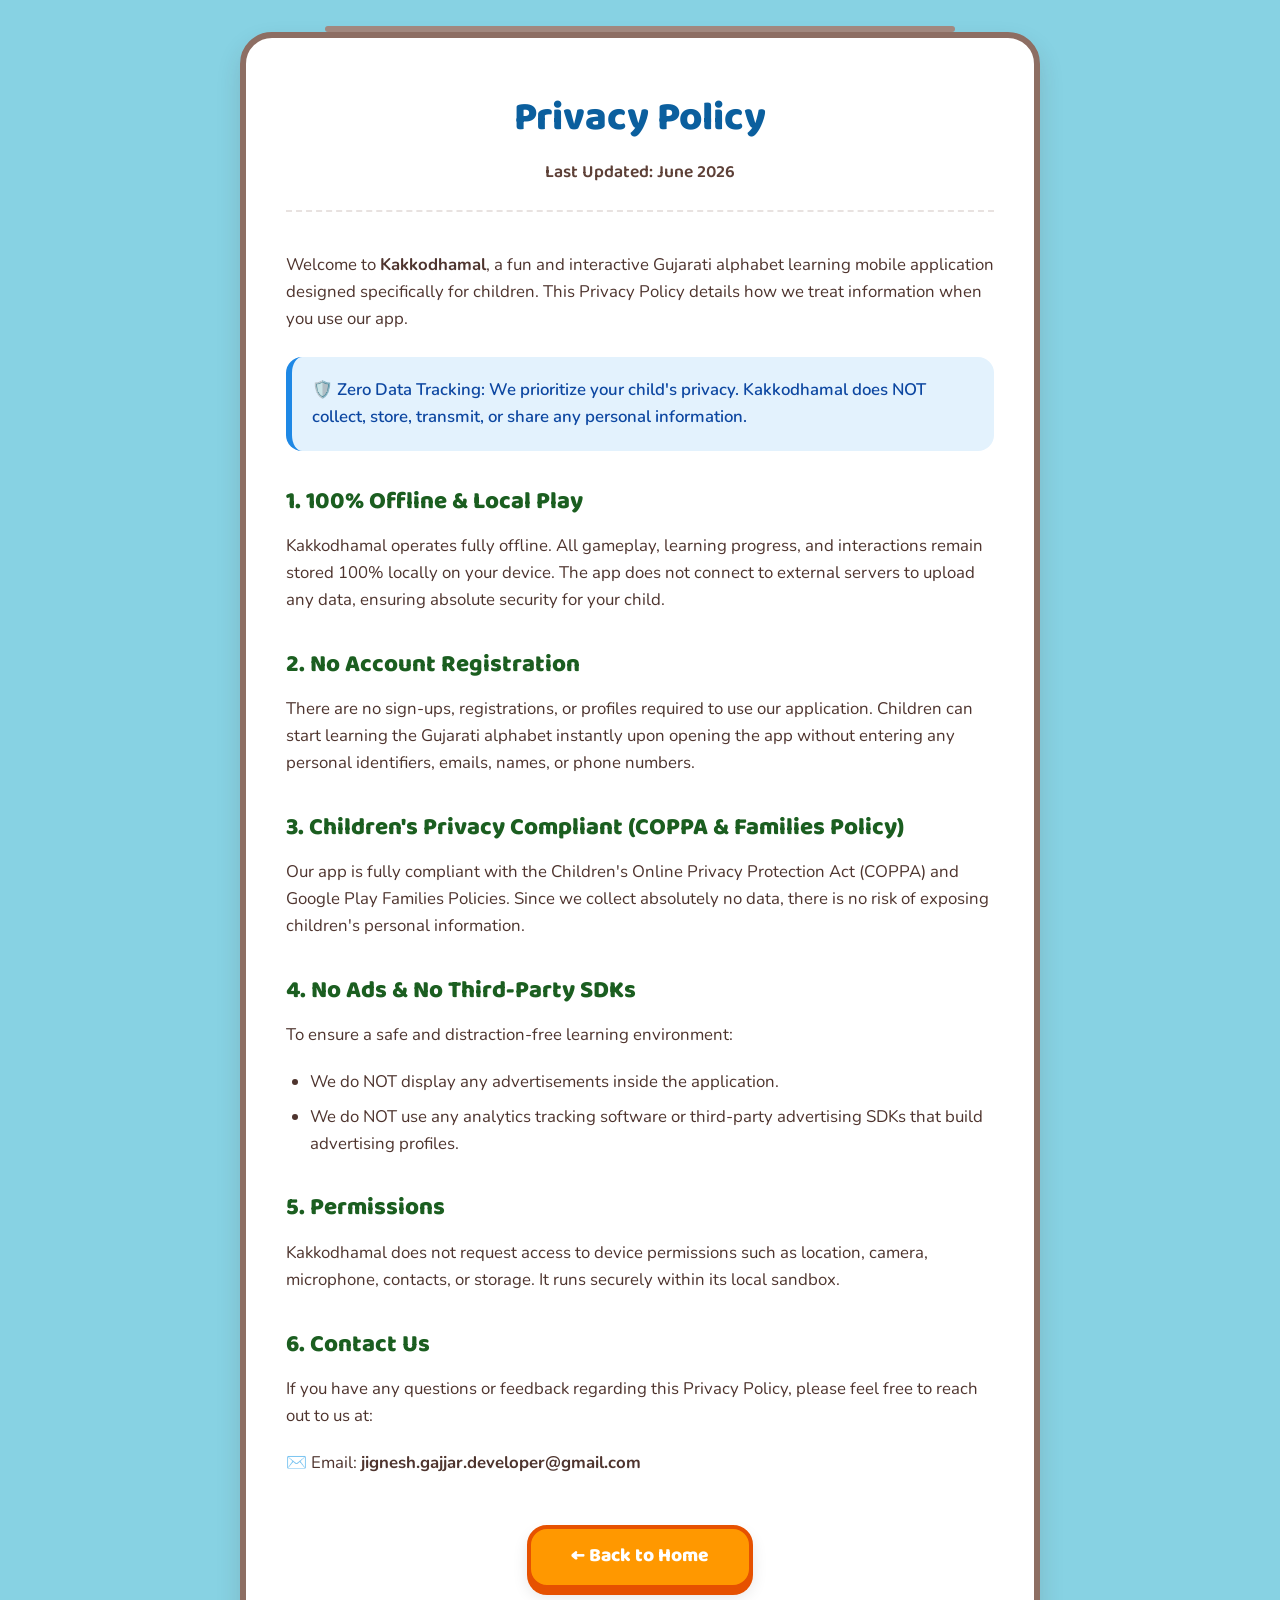
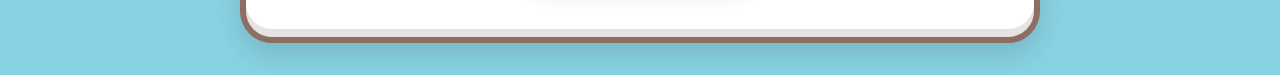
==== privacy.html @ 26976849 "Add files via upload" ====
<!DOCTYPE html>
<html lang="gu">
<head>
  <meta charset="UTF-8">
  <meta name="viewport" content="width=device-width, initial-scale=1.0">
  <title>Privacy Policy - Kakkodhamal</title>
  <link rel="preconnect" href="https://fonts.googleapis.com">
  <link rel="preconnect" href="https://fonts.gstatic.com" crossorigin>
  <link href="https://fonts.googleapis.com/css2?family=Baloo+Bhai+2:wght@600;800&family=Baloo+2:wght@600;800&family=Nunito:wght@600;800&display=swap" rel="stylesheet">
  <style>
    /* Reset & Base Styles */
    * {
      box-sizing: border-box;
      margin: 0;
      padding: 0;
    }

    body {
      background-color: #87d2e3; /* Match sky blue background */
      font-family: 'Nunito', 'Segoe UI', sans-serif;
      color: #3e2723; /* Dark brown clay text */
      line-height: 1.6;
      padding: 2rem 1rem;
      min-height: 100vh;
      display: flex;
      flex-direction: column;
      align-items: center;
      justify-content: center;
    }

    /* Premium Clay Styled Card Container */
    .privacy-card {
      background-color: #ffffff;
      border: 6px solid #8d6e63; /* Brown border */
      border-radius: 32px;
      box-shadow: 0 12px 24px rgba(62, 39, 35, 0.15), inset 0 -8px 0px rgba(141, 110, 99, 0.2);
      max-width: 800px;
      width: 100%;
      padding: 3rem 2.5rem;
      position: relative;
    }

    /* Decorative clay ears / borders */
    .privacy-card::before {
      content: "";
      position: absolute;
      top: -12px;
      left: 10%;
      right: 10%;
      height: 6px;
      background: #a1887f;
      border-radius: 3px;
    }

    h1 {
      font-family: 'Baloo 2', sans-serif;
      font-weight: 800;
      font-size: 2.5rem;
      color: #0b5f9e; /* Blue theme color */
      text-shadow: 0 2px 0px rgba(255, 255, 255, 0.8);
      margin-bottom: 0.5rem;
      text-align: center;
    }

    .subtitle {
      font-family: 'Baloo 2', sans-serif;
      font-weight: 600;
      font-size: 1.1rem;
      color: #5d4037;
      text-align: center;
      margin-bottom: 2.5rem;
      border-bottom: 2px dashed rgba(141, 110, 99, 0.2);
      padding-bottom: 1.5rem;
    }

    h2 {
      font-family: 'Baloo 2', sans-serif;
      font-weight: 800;
      font-size: 1.5rem;
      color: #1b5e20; /* Green clay color */
      margin-top: 2rem;
      margin-bottom: 0.75rem;
      display: flex;
      align-items: center;
      gap: 0.5rem;
    }

    p {
      font-size: 1.05rem;
      color: #4e342e;
      margin-bottom: 1.25rem;
    }

    ul {
      margin-left: 1.5rem;
      margin-bottom: 1.5rem;
    }

    li {
      font-size: 1.05rem;
      color: #4e342e;
      margin-bottom: 0.5rem;
    }

    /* Highlight box style */
    .highlight-box {
      background-color: #e3f2fd;
      border-left: 6px solid #1e88e5;
      padding: 1.25rem;
      border-radius: 16px;
      margin: 1.5rem 0;
    }

    .highlight-box p {
      margin-bottom: 0;
      font-weight: 600;
      color: #0d47a1;
    }

    /* Action Buttons */
    .button-container {
      display: flex;
      justify-content: center;
      margin-top: 3rem;
    }

    .back-btn {
      display: inline-block;
      background-color: #ff9800; /* Orange clay color */
      color: #ffffff;
      text-decoration: none;
      font-family: 'Baloo 2', sans-serif;
      font-weight: 800;
      font-size: 1.2rem;
      padding: 0.8rem 2.5rem;
      border-radius: 20px;
      border: 4px solid #e65100;
      box-shadow: 0 6px 0px #e65100, 0 8px 15px rgba(0, 0, 0, 0.1);
      transition: transform 0.15s ease, box-shadow 0.15s ease;
      cursor: pointer;
    }

    .back-btn:hover {
      transform: translateY(2px);
      box-shadow: 0 4px 0px #e65100, 0 6px 10px rgba(0, 0, 0, 0.1);
    }

    .back-btn:active {
      transform: translateY(6px);
      box-shadow: none;
    }

    /* Responsive adjustments */
    @media (max-width: 600px) {
      body {
        padding: 1rem 0.5rem;
      }
      .privacy-card {
        padding: 2rem 1.25rem;
        border-radius: 24px;
      }
      h1 {
        font-size: 2rem;
      }
      h2 {
        font-size: 1.3rem;
      }
    }
  </style>
</head>
<body>

  <div class="privacy-card">
    <h1>Privacy Policy</h1>
    <div class="subtitle">Last Updated: June 2026</div>

    <p>Welcome to <strong>Kakkodhamal</strong>, a fun and interactive Gujarati alphabet learning mobile application designed specifically for children. This Privacy Policy details how we treat information when you use our app.</p>

    <div class="highlight-box">
      <p>🛡️ Zero Data Tracking: We prioritize your child's privacy. Kakkodhamal does NOT collect, store, transmit, or share any personal information.</p>
    </div>

    <h2>1. 100% Offline & Local Play</h2>
    <p>Kakkodhamal operates fully offline. All gameplay, learning progress, and interactions remain stored 100% locally on your device. The app does not connect to external servers to upload any data, ensuring absolute security for your child.</p>

    <h2>2. No Account Registration</h2>
    <p>There are no sign-ups, registrations, or profiles required to use our application. Children can start learning the Gujarati alphabet instantly upon opening the app without entering any personal identifiers, emails, names, or phone numbers.</p>

    <h2>3. Children's Privacy Compliant (COPPA & Families Policy)</h2>
    <p>Our app is fully compliant with the Children's Online Privacy Protection Act (COPPA) and Google Play Families Policies. Since we collect absolutely no data, there is no risk of exposing children's personal information.</p>

    <h2>4. No Ads & No Third-Party SDKs</h2>
    <p>To ensure a safe and distraction-free learning environment:</p>
    <ul>
      <li>We do NOT display any advertisements inside the application.</li>
      <li>We do NOT use any analytics tracking software or third-party advertising SDKs that build advertising profiles.</li>
    </ul>

    <h2>5. Permissions</h2>
    <p>Kakkodhamal does not request access to device permissions such as location, camera, microphone, contacts, or storage. It runs securely within its local sandbox.</p>

    <h2>6. Contact Us</h2>
    <p>If you have any questions or feedback regarding this Privacy Policy, please feel free to reach out to us at:</p>
    <p>✉️ Email: <strong>jignesh.gajjar.developer@gmail.com</strong></p>

    <div class="button-container">
      <a href="index.html" class="back-btn">← Back to Home</a>
    </div>
  </div>

</body>
</html>
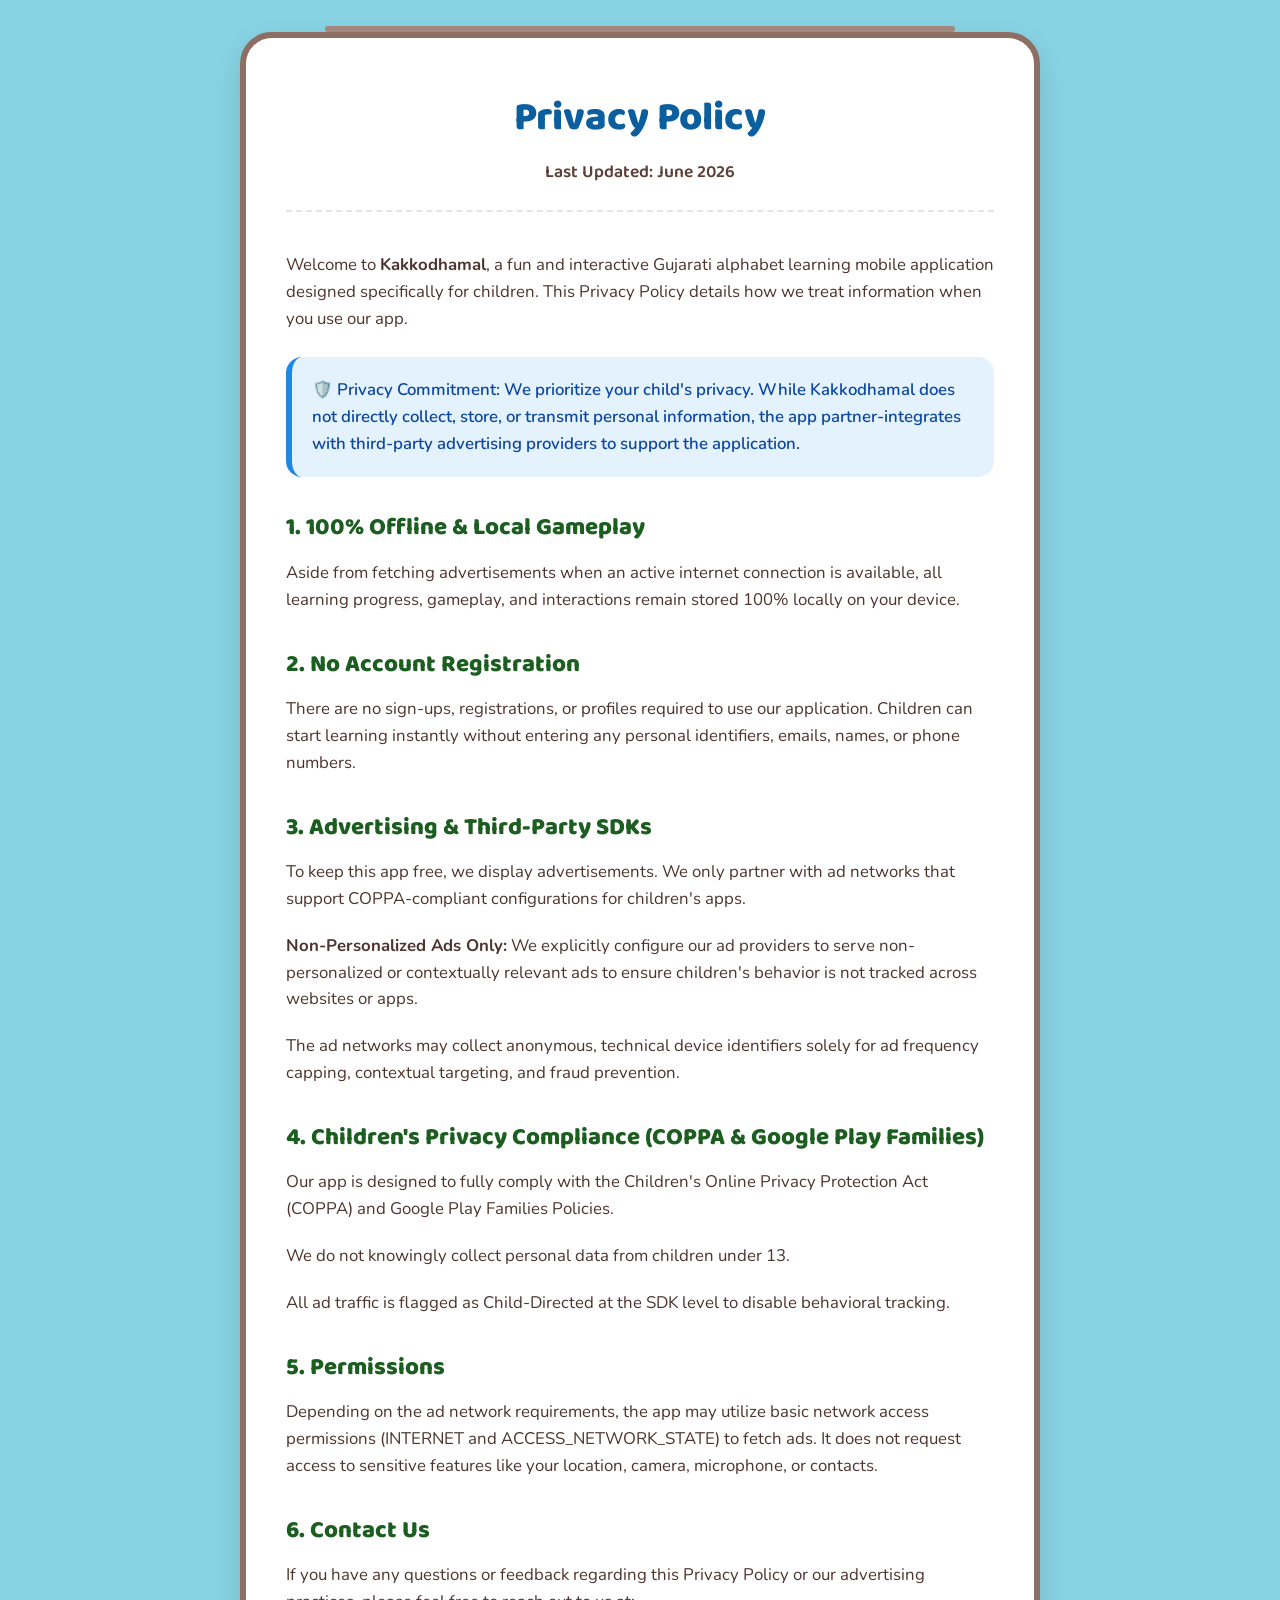
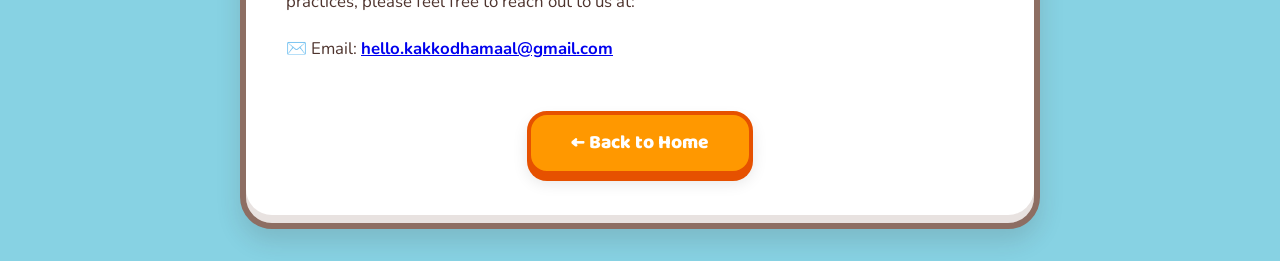
==== commit 3e20c492: "Add files via upload" ====
--- a/privacy.html
+++ b/privacy.html
@@ -177,31 +177,31 @@
     <p>Welcome to <strong>Kakkodhamal</strong>, a fun and interactive Gujarati alphabet learning mobile application designed specifically for children. This Privacy Policy details how we treat information when you use our app.</p>
 
     <div class="highlight-box">
-      <p>🛡️ Zero Data Tracking: We prioritize your child's privacy. Kakkodhamal does NOT collect, store, transmit, or share any personal information.</p>
+      <p>🛡️ Privacy Commitment: We prioritize your child's privacy. While Kakkodhamal does not directly collect, store, or transmit personal information, the app partner-integrates with third-party advertising providers to support the application.</p>
     </div>
 
-    <h2>1. 100% Offline & Local Play</h2>
-    <p>Kakkodhamal operates fully offline. All gameplay, learning progress, and interactions remain stored 100% locally on your device. The app does not connect to external servers to upload any data, ensuring absolute security for your child.</p>
+    <h2>1. 100% Offline & Local Gameplay</h2>
+    <p>Aside from fetching advertisements when an active internet connection is available, all learning progress, gameplay, and interactions remain stored 100% locally on your device.</p>
 
     <h2>2. No Account Registration</h2>
-    <p>There are no sign-ups, registrations, or profiles required to use our application. Children can start learning the Gujarati alphabet instantly upon opening the app without entering any personal identifiers, emails, names, or phone numbers.</p>
-
-    <h2>3. Children's Privacy Compliant (COPPA & Families Policy)</h2>
-    <p>Our app is fully compliant with the Children's Online Privacy Protection Act (COPPA) and Google Play Families Policies. Since we collect absolutely no data, there is no risk of exposing children's personal information.</p>
-
-    <h2>4. No Ads & No Third-Party SDKs</h2>
-    <p>To ensure a safe and distraction-free learning environment:</p>
-    <ul>
-      <li>We do NOT display any advertisements inside the application.</li>
-      <li>We do NOT use any analytics tracking software or third-party advertising SDKs that build advertising profiles.</li>
-    </ul>
+    <p>There are no sign-ups, registrations, or profiles required to use our application. Children can start learning instantly without entering any personal identifiers, emails, names, or phone numbers.</p>
+
+    <h2>3. Advertising & Third-Party SDKs</h2>
+    <p>To keep this app free, we display advertisements. We only partner with ad networks that support COPPA-compliant configurations for children's apps.</p>
+    <p><strong>Non-Personalized Ads Only:</strong> We explicitly configure our ad providers to serve non-personalized or contextually relevant ads to ensure children's behavior is not tracked across websites or apps.</p>
+    <p>The ad networks may collect anonymous, technical device identifiers solely for ad frequency capping, contextual targeting, and fraud prevention.</p>
+
+    <h2>4. Children's Privacy Compliance (COPPA & Google Play Families)</h2>
+    <p>Our app is designed to fully comply with the Children's Online Privacy Protection Act (COPPA) and Google Play Families Policies.</p>
+    <p>We do not knowingly collect personal data from children under 13.</p>
+    <p>All ad traffic is flagged as Child-Directed at the SDK level to disable behavioral tracking.</p>
 
     <h2>5. Permissions</h2>
-    <p>Kakkodhamal does not request access to device permissions such as location, camera, microphone, contacts, or storage. It runs securely within its local sandbox.</p>
+    <p>Depending on the ad network requirements, the app may utilize basic network access permissions (INTERNET and ACCESS_NETWORK_STATE) to fetch ads. It does not request access to sensitive features like your location, camera, microphone, or contacts.</p>
 
     <h2>6. Contact Us</h2>
-    <p>If you have any questions or feedback regarding this Privacy Policy, please feel free to reach out to us at:</p>
-    <p>✉️ Email: <strong>jignesh.gajjar.developer@gmail.com</strong></p>
+    <p>If you have any questions or feedback regarding this Privacy Policy or our advertising practices, please feel free to reach out to us at:</p>
+    <p>✉️ Email: <strong><a href="mailto:hello.kakkodhamaal@gmail.com">hello.kakkodhamaal@gmail.com</a></strong></p>
 
     <div class="button-container">
       <a href="index.html" class="back-btn">← Back to Home</a>
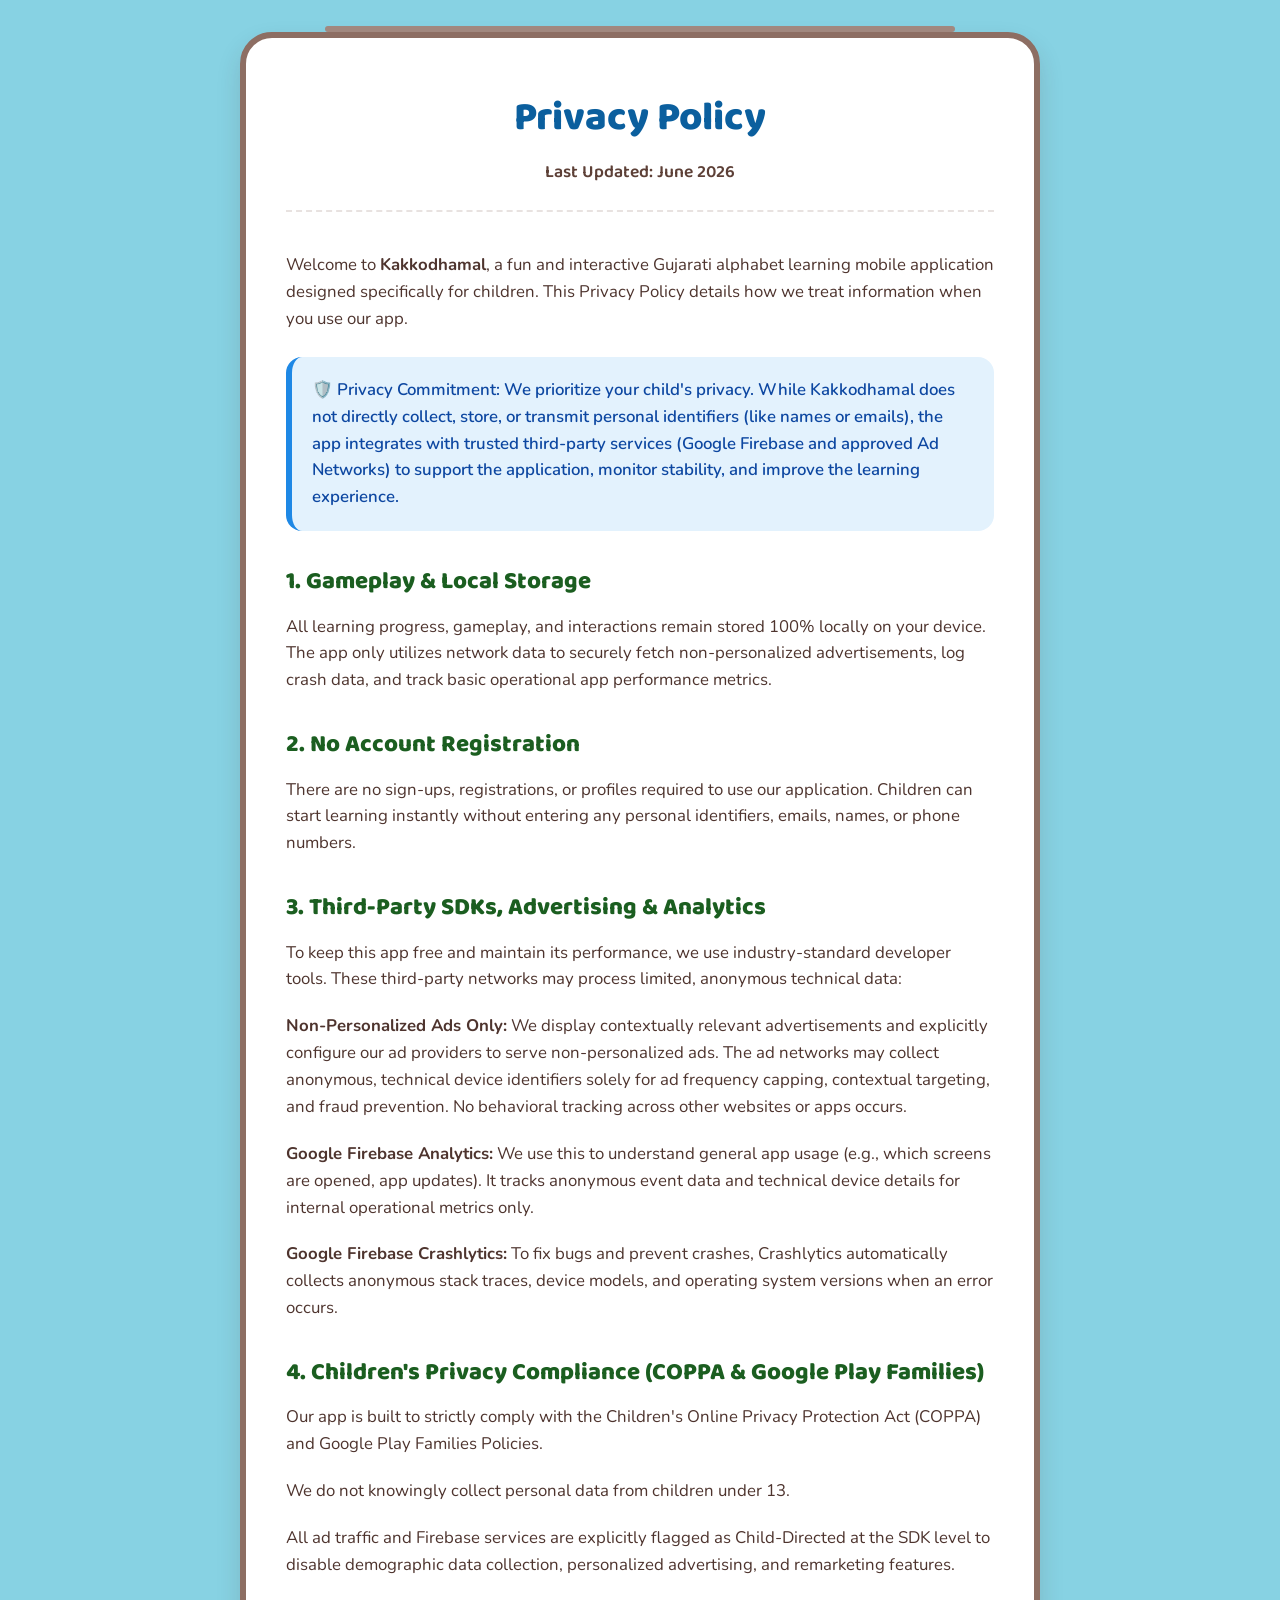
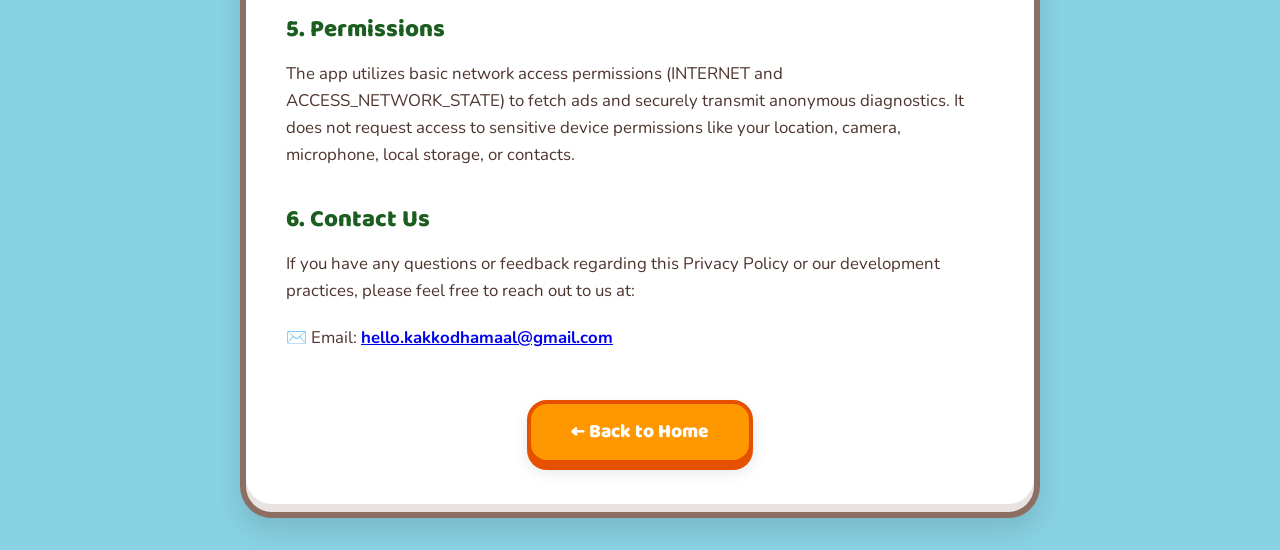
==== commit fdba2cdd: "Add files via upload" ====
--- a/privacy.html
+++ b/privacy.html
@@ -177,30 +177,31 @@
     <p>Welcome to <strong>Kakkodhamal</strong>, a fun and interactive Gujarati alphabet learning mobile application designed specifically for children. This Privacy Policy details how we treat information when you use our app.</p>
 
     <div class="highlight-box">
-      <p>🛡️ Privacy Commitment: We prioritize your child's privacy. While Kakkodhamal does not directly collect, store, or transmit personal information, the app partner-integrates with third-party advertising providers to support the application.</p>
+      <p>🛡️ Privacy Commitment: We prioritize your child's privacy. While Kakkodhamal does not directly collect, store, or transmit personal identifiers (like names or emails), the app integrates with trusted third-party services (Google Firebase and approved Ad Networks) to support the application, monitor stability, and improve the learning experience.</p>
     </div>
 
-    <h2>1. 100% Offline & Local Gameplay</h2>
-    <p>Aside from fetching advertisements when an active internet connection is available, all learning progress, gameplay, and interactions remain stored 100% locally on your device.</p>
+    <h2>1. Gameplay & Local Storage</h2>
+    <p>All learning progress, gameplay, and interactions remain stored 100% locally on your device. The app only utilizes network data to securely fetch non-personalized advertisements, log crash data, and track basic operational app performance metrics.</p>
 
     <h2>2. No Account Registration</h2>
     <p>There are no sign-ups, registrations, or profiles required to use our application. Children can start learning instantly without entering any personal identifiers, emails, names, or phone numbers.</p>
 
-    <h2>3. Advertising & Third-Party SDKs</h2>
-    <p>To keep this app free, we display advertisements. We only partner with ad networks that support COPPA-compliant configurations for children's apps.</p>
-    <p><strong>Non-Personalized Ads Only:</strong> We explicitly configure our ad providers to serve non-personalized or contextually relevant ads to ensure children's behavior is not tracked across websites or apps.</p>
-    <p>The ad networks may collect anonymous, technical device identifiers solely for ad frequency capping, contextual targeting, and fraud prevention.</p>
+    <h2>3. Third-Party SDKs, Advertising & Analytics</h2>
+    <p>To keep this app free and maintain its performance, we use industry-standard developer tools. These third-party networks may process limited, anonymous technical data:</p>
+    <p><strong>Non-Personalized Ads Only:</strong> We display contextually relevant advertisements and explicitly configure our ad providers to serve non-personalized ads. The ad networks may collect anonymous, technical device identifiers solely for ad frequency capping, contextual targeting, and fraud prevention. No behavioral tracking across other websites or apps occurs.</p>
+    <p><strong>Google Firebase Analytics:</strong> We use this to understand general app usage (e.g., which screens are opened, app updates). It tracks anonymous event data and technical device details for internal operational metrics only.</p>
+    <p><strong>Google Firebase Crashlytics:</strong> To fix bugs and prevent crashes, Crashlytics automatically collects anonymous stack traces, device models, and operating system versions when an error occurs.</p>
 
     <h2>4. Children's Privacy Compliance (COPPA & Google Play Families)</h2>
-    <p>Our app is designed to fully comply with the Children's Online Privacy Protection Act (COPPA) and Google Play Families Policies.</p>
+    <p>Our app is built to strictly comply with the Children's Online Privacy Protection Act (COPPA) and Google Play Families Policies.</p>
     <p>We do not knowingly collect personal data from children under 13.</p>
-    <p>All ad traffic is flagged as Child-Directed at the SDK level to disable behavioral tracking.</p>
+    <p>All ad traffic and Firebase services are explicitly flagged as Child-Directed at the SDK level to disable demographic data collection, personalized advertising, and remarketing features.</p>
 
     <h2>5. Permissions</h2>
-    <p>Depending on the ad network requirements, the app may utilize basic network access permissions (INTERNET and ACCESS_NETWORK_STATE) to fetch ads. It does not request access to sensitive features like your location, camera, microphone, or contacts.</p>
+    <p>The app utilizes basic network access permissions (INTERNET and ACCESS_NETWORK_STATE) to fetch ads and securely transmit anonymous diagnostics. It does not request access to sensitive device permissions like your location, camera, microphone, local storage, or contacts.</p>
 
     <h2>6. Contact Us</h2>
-    <p>If you have any questions or feedback regarding this Privacy Policy or our advertising practices, please feel free to reach out to us at:</p>
+    <p>If you have any questions or feedback regarding this Privacy Policy or our development practices, please feel free to reach out to us at:</p>
     <p>✉️ Email: <strong><a href="mailto:hello.kakkodhamaal@gmail.com">hello.kakkodhamaal@gmail.com</a></strong></p>
 
     <div class="button-container">
